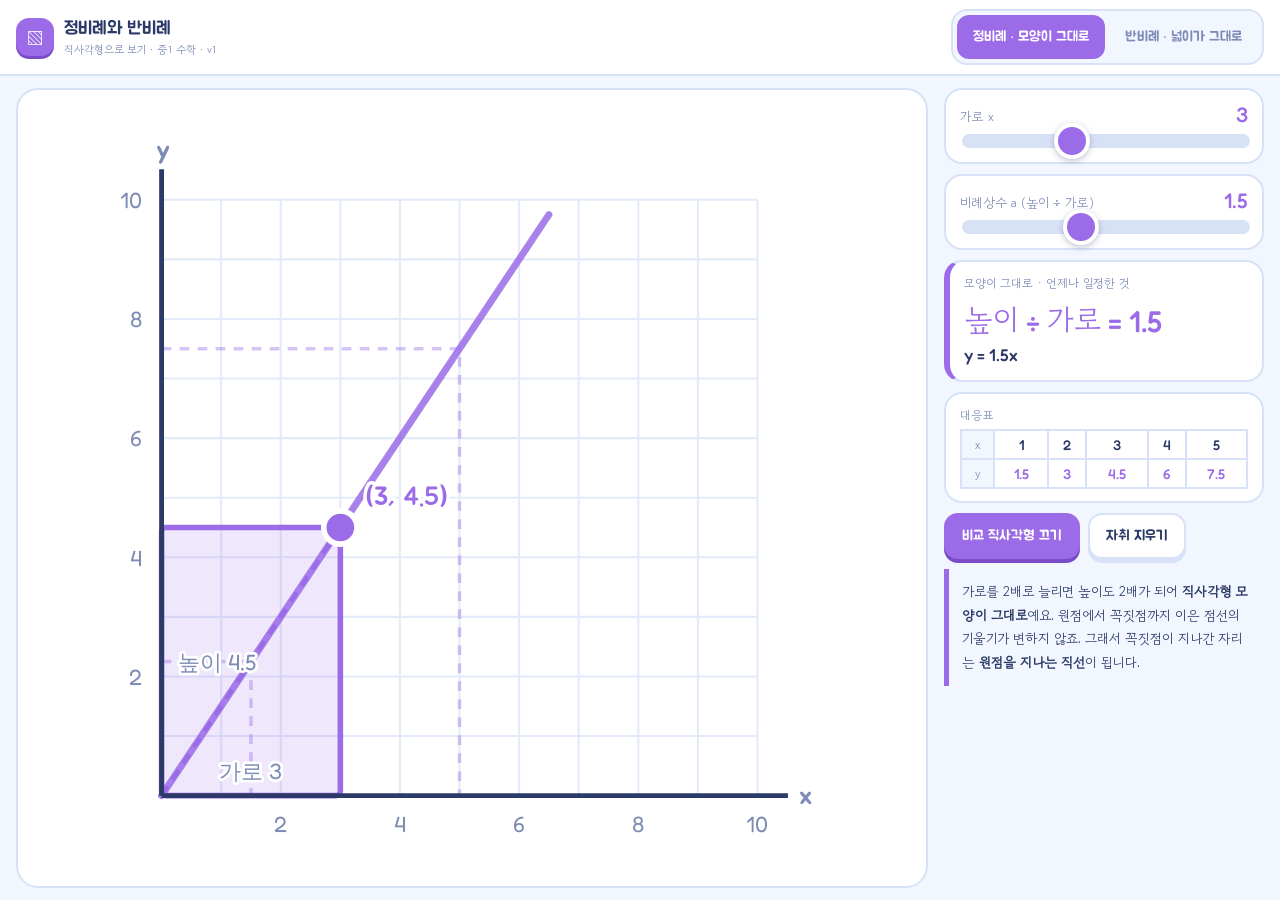
==== proportion.html @ 263d0828 "Add files via upload" ====
<!DOCTYPE html>
<html lang="ko">
<head>
<meta charset="utf-8" />
<title>정비례와 반비례 · 직사각형으로 보기</title>
<meta name="viewport" content="width=device-width, initial-scale=1, maximum-scale=1, viewport-fit=cover" />
<meta name="apple-mobile-web-app-capable" content="yes" />
<meta name="mobile-web-app-capable" content="yes" />
<meta name="apple-mobile-web-app-title" content="정비례 반비례" />
<meta name="theme-color" content="#F2F6FF" />
<style>
@font-face{font-family:'Jua';font-style:normal;font-weight:400;font-display:swap;src:url([data-uri]) format('woff2');unicode-range:U+0020-0023, U+0025-005B, U+005D, U+005F, U+0061-007E, U+AC00-AC01, U+AC04, U+AC83, U+ACBD, U+ACE0-ACE1, U+AD50, U+ADF8, U+AE30, U+AE4C, U+AF2D, U+B044, U+B098, U+B110, U+B113, U+B118, U+B192, U+B208, U+B294, U+B298, U+B2C8, U+B2E4, U+B2E8, U+B2FF-B300, U+B354, U+B3C4, U+B418, U+B429, U+B4DC, U+B77C, U+B798, U+B7EC, U+B840, U+B85C-B85D, U+B978, U+B97C, U+B9AC, U+BA74, U+BAA8, U+BC18, U+BC30, U+BC94, U+BCC0, U+BCC4, U+BCF4, U+BD80, U+BE44, U+C0AC, U+C0C1, U+C11C, U+C120, U+C124, U+C131, U+C218, U+C2A4, U+C2AC, U+C2DC, U+C54A, U+C591, U+C5B4, U+C5B8, U+C5D0, U+C608, U+C624, U+C628, U+C640, U+C694, U+C6B0, U+C6B4, U+C6B8, U+C6D0, U+C704, U+C720, U+C73C, U+C740, U+C744, U+C751, U+C758, U+C774, U+C77C, U+C790, U+C808, U+C810, U+C815, U+C81C, U+C88C, U+C8E0, U+C8FC, U+C911, U+C9C0-C9C1, U+C9C8, U+C9D3, U+CABD, U+CC28, U+CC98, U+CD95, U+CDE8, U+CE78, U+CF1C, U+D2B8, U+D328, U+D45C, U+D504, U+D558-D559, U+D55C, U+D56D, U+D615;}@font-face{font-family:'Gowun Dodum';font-style:normal;font-weight:400;font-display:swap;src:url([data-uri]) format('woff2');unicode-range:U+0020-0023, U+0025-005B, U+005D, U+005F, U+0061-007E, U+00B0, U+00B7, U+00D7, U+00F7, U+2014, U+2026, U+2212, U+25A7, U+AC00-AC01, U+AC04, U+AC83, U+ACBD, U+ACE0-ACE1, U+AD50, U+ADF8, U+AE30, U+AE4C, U+AF2D, U+B044, U+B098, U+B110, U+B113, U+B118, U+B192, U+B208, U+B294, U+B298, U+B2C8, U+B2E4, U+B2E8, U+B2FF-B300, U+B354, U+B3C4, U+B418, U+B429, U+B4DC, U+B77C, U+B798, U+B7EC, U+B840, U+B85C-B85D, U+B978, U+B97C, U+B9AC, U+BA74, U+BAA8, U+BC18, U+BC30, U+BC94, U+BCC0, U+BCC4, U+BCF4, U+BD80, U+BE44, U+C0AC, U+C0C1, U+C11C, U+C120, U+C124, U+C131, U+C218, U+C2A4, U+C2AC, U+C2DC, U+C54A, U+C591, U+C5B4, U+C5B8, U+C5D0, U+C608, U+C624, U+C628, U+C640, U+C694, U+C6B0, U+C6B4, U+C6B8, U+C6D0, U+C704, U+C720, U+C73C, U+C740, U+C744, U+C751, U+C758, U+C774, U+C77C, U+C790, U+C808, U+C810, U+C815, U+C81C, U+C88C, U+C8E0, U+C8FC, U+C911, U+C9C0-C9C1, U+C9C8, U+C9D3, U+CABD, U+CC28, U+CC98, U+CD95, U+CDE8, U+CE78, U+CF1C, U+D2B8, U+D328, U+D45C, U+D504, U+D558-D559, U+D55C, U+D56D, U+D615, U+FF0B;}@font-face{font-family:'Fredoka';font-style:normal;font-weight:400;font-display:swap;src:url([data-uri]) format('woff2');unicode-range:U+0020-0023, U+0025-005B, U+005D, U+005F, U+0061-007E, U+00B0, U+00B7, U+00D7, U+00F7, U+2014, U+2026, U+2212;}@font-face{font-family:'Fredoka';font-style:normal;font-weight:500;font-display:swap;src:url([data-uri]) format('woff2');unicode-range:U+0020-0023, U+0025-005B, U+005D, U+005F, U+0061-007E, U+00B0, U+00B7, U+00D7, U+00F7, U+2014, U+2026, U+2212;}
*{box-sizing:border-box;}
html,body{margin:0;padding:0;height:100%;overflow:hidden;background:#F2F6FF;
  overscroll-behavior:none;touch-action:pan-y;}
body{-webkit-touch-callout:none;-webkit-user-select:none;user-select:none;
  -webkit-tap-highlight-color:transparent;}

.app{--ink:#2B3A67;--ink-soft:#7E8CB5;--line:#D8E2F7;--paper:#F2F6FF;--card:#fff;
  --purple:#9B6BE8;--purple-d:#7B4CC8;--orange:#FF8A3D;--orange-d:#D96C23;
  --green:#22B573;--tone:var(--purple);--tone-d:var(--purple-d);--soft:#F0E8FF;
  height:100%;display:flex;flex-direction:column;
  font-family:'Gowun Dodum',system-ui,sans-serif;color:var(--ink);}
.app.inverse{--tone:var(--orange);--tone-d:var(--orange-d);--soft:#FFEEE0;}
button{font-family:inherit;color:inherit;cursor:pointer;touch-action:manipulation;}
.num{font-family:'Fredoka','Gowun Dodum',sans-serif;font-weight:500;}
:focus-visible{outline:3px solid var(--orange);outline-offset:3px;}

.top{flex:none;display:flex;align-items:center;gap:14px;padding:9px 16px;
  background:var(--card);border-bottom:2px solid var(--line);}
.brand{display:flex;align-items:center;gap:10px;}
.icon{width:38px;height:38px;border-radius:13px;background:var(--tone);color:#fff;
  display:grid;place-items:center;font-size:19px;box-shadow:0 3px 0 var(--tone-d);}
.brand b{display:block;font-family:'Jua',sans-serif;font-weight:400;font-size:18px;}
.brand em{display:block;font-style:normal;font-size:11px;color:var(--ink-soft);}
.seg{display:flex;background:var(--paper);border:2.5px solid var(--line);
  border-radius:16px;padding:4px;gap:4px;margin-left:auto;}
.seg button{min-height:44px;padding:0 16px;border:0;border-radius:12px;
  background:transparent;font-family:'Jua',sans-serif;font-size:14px;color:var(--ink-soft);}
.seg button.on{background:var(--tone);color:#fff;}

.stage{flex:1;min-height:0;display:grid;grid-template-columns:minmax(0,1fr) 320px;
  gap:16px;padding:12px 16px;}
.board{background:var(--card);border:2.5px solid var(--line);border-radius:22px;
  padding:10px;min-height:0;display:flex;}
#plane{width:100%;height:100%;display:block;}
.side{min-height:0;display:flex;flex-direction:column;gap:10px;overflow-y:auto;}

.card{background:var(--card);border:2.5px solid var(--line);border-radius:18px;padding:12px 14px;}
.card.tone{border-left:6px solid var(--tone);}
.card h3{margin:0 0 6px;font-size:12px;font-weight:400;color:var(--ink-soft);}
.card p{margin:3px 0;}
.eq{font-size:26px;}
.big{font-size:30px;color:var(--tone);}
.mid{font-size:17px;}

.slider{display:flex;flex-direction:column;gap:5px;}
.slider .row{display:flex;justify-content:space-between;align-items:baseline;}
.slider label{font-size:13px;color:var(--ink-soft);}
.slider .val{font-size:21px;color:var(--tone);}
input[type=range]{-webkit-appearance:none;appearance:none;width:100%;height:14px;
  border-radius:999px;background:var(--line);outline:none;touch-action:pan-x;}
input[type=range]::-webkit-slider-thumb{-webkit-appearance:none;width:36px;height:36px;
  border-radius:50%;background:var(--tone);border:4px solid #fff;
  box-shadow:0 2px 6px rgba(43,58,103,.3);}
input[type=range]::-moz-range-thumb{width:36px;height:36px;border-radius:50%;
  background:var(--tone);border:4px solid #fff;}

.btn-row{display:flex;gap:8px;flex-wrap:wrap;}
.btn{min-height:46px;padding:0 16px;border-radius:14px;border:2.5px solid var(--line);
  background:var(--card);font-family:'Jua',sans-serif;font-size:14px;
  box-shadow:0 4px 0 var(--line);}
.btn:active{transform:translateY(4px);box-shadow:none;}
.btn.on{background:var(--tone);border-color:var(--tone);color:#fff;box-shadow:0 4px 0 var(--tone-d);}

table{border-collapse:collapse;width:100%;font-size:14px;}
th,td{border:2px solid var(--line);padding:5px 3px;text-align:center;}
th{background:var(--paper);color:var(--ink-soft);font-weight:400;font-size:12px;}
td.hi{color:var(--tone);}

.bubble{background:var(--paper);border-left:5px solid var(--tone);
  border-radius:0 14px 14px 0;padding:11px 13px;font-size:13.5px;line-height:1.75;margin:0;}
.svg-num{font-family:'Fredoka',sans-serif;font-size:16px;fill:#7E8CB5;
  paint-order:stroke;stroke:#fff;stroke-width:4px;stroke-linejoin:round;}
.svg-tag{font-family:'Jua',sans-serif;font-size:19px;
  paint-order:stroke;stroke:#fff;stroke-width:5px;stroke-linejoin:round;}

@media (max-width:900px){
  .stage{grid-template-columns:1fr;grid-template-rows:minmax(0,1fr) auto;}
  .side{flex-direction:row;overflow-x:auto;}
  .side>*{flex:0 0 240px;}
}
@media (prefers-reduced-motion:reduce){*{transition:none!important;}}
</style>
</head>
<body>
<div class="app" id="app">
  <header class="top">
    <div class="brand">
      <span class="icon">▧</span>
      <span><b>정비례와 반비례</b><em>직사각형으로 보기 · 중1 수학 · v1</em></span>
    </div>
    <div class="seg" id="modeSeg">
      <button data-mode="direct" class="on">정비례 · 모양이 그대로</button>
      <button data-mode="inverse">반비례 · 넓이가 그대로</button>
    </div>
  </header>

  <main class="stage">
    <div class="board"><svg id="plane" viewBox="0 0 580 560"></svg></div>

    <aside class="side">
      <div class="card">
        <div class="slider">
          <div class="row"><label>가로 x</label><span class="val num" id="xVal">3</span></div>
          <input type="range" id="xRange" min="1" max="10" step="0.5" value="3" />
        </div>
      </div>

      <div class="card">
        <div class="slider">
          <div class="row"><label id="aLabel">비례상수 a</label><span class="val num" id="aVal">1.5</span></div>
          <input type="range" id="aRange" min="0.5" max="3" step="0.5" value="1.5" />
        </div>
      </div>

      <div class="card tone">
        <h3 id="invTitle">언제나 일정한 것</h3>
        <p class="num big" id="invLine">높이 ÷ 가로 = 1.5</p>
        <p class="num mid" id="eqLine">y = 1.5x</p>
      </div>

      <div class="card">
        <h3>대응표</h3>
        <table><tbody>
          <tr id="rowX"><th>x</th></tr>
          <tr id="rowY"><th>y</th></tr>
        </tbody></table>
      </div>

      <div class="btn-row">
        <button class="btn" id="ghostBtn">비교 직사각형 켜기</button>
        <button class="btn" id="clearBtn">자취 지우기</button>
      </div>

      <p class="bubble" id="tip"></p>
    </aside>
  </main>
</div>

<script>
(function () {
  var app = document.getElementById("app");
  var svg = document.getElementById("plane");
  var xR = document.getElementById("xRange"), aR = document.getElementById("aRange");
  var mode = "direct", ghost = true, trail = [];

  var R = 10, OX = 66, OY = 502, U = 43;          // 좌표 0~10, 한 칸 43px
  function px(v) { return OX + v * U; }
  function py(v) { return OY - v * U; }
  function r1(v) { return Math.round(v * 10) / 10; }
  function fmt(v) { return Number.isInteger(v) ? v : r1(v); }

  // 모드별 a 슬라이더 설정
  var CFG = {
    direct:  { min: 0.5, max: 3,  step: 0.5, val: 1.5, label: "비례상수 a  (높이 ÷ 가로)" },
    inverse: { min: 4,   max: 20, step: 2,   val: 12,  label: "비례상수 a  (넓이)" }
  };

  function yOf(x, a) { return mode === "direct" ? a * x : a / x; }

  // y 가 10을 넘지 않는 x 범위
  function xRange(a) {
    if (mode === "direct") return [1, Math.min(10, Math.floor((R / a) * 2) / 2)];
    return [Math.ceil((a / R) * 2) / 2, 10];
  }

  function setMode(m) {
    mode = m;
    app.className = "app" + (m === "inverse" ? " inverse" : "");
    var c = CFG[m];
    aR.min = c.min; aR.max = c.max; aR.step = c.step; aR.value = c.val;
    document.getElementById("aLabel").textContent = c.label;
    var lim = xRange(c.val);
    xR.min = lim[0]; xR.max = lim[1];
    xR.value = Math.min(Math.max(3, lim[0]), lim[1]);
    trail = [];
    [].forEach.call(document.querySelectorAll("#modeSeg button"), function (b) {
      b.className = b.dataset.mode === m ? "on" : "";
    });
    draw();
  }

  function draw() {
    var a = parseFloat(aR.value);
    var lim = xRange(a);
    if (parseFloat(xR.min) !== lim[0] || parseFloat(xR.max) !== lim[1]) {
      xR.min = lim[0]; xR.max = lim[1];
      if (parseFloat(xR.value) < lim[0]) xR.value = lim[0];
      if (parseFloat(xR.value) > lim[1]) xR.value = lim[1];
      trail = [];
    }
    var x = parseFloat(xR.value), y = yOf(x, a);

    // 자취 기록
    if (!trail.some(function (p) { return Math.abs(p[0] - x) < 0.01; })) trail.push([x, y]);

    var s = [];

    // 모눈
    for (var i = 0; i <= R; i++) {
      s.push('<line x1="' + px(i) + '" y1="' + py(0) + '" x2="' + px(i) + '" y2="' + py(R) + '" stroke="#E3EAF9" stroke-width="1.5"/>');
      s.push('<line x1="' + px(0) + '" y1="' + py(i) + '" x2="' + px(R) + '" y2="' + py(i) + '" stroke="#E3EAF9" stroke-width="1.5"/>');
    }

    // 비교(고스트) 직사각형 — 성질이 유지되는 다른 경우
    if (ghost) {
      var others = mode === "direct" ? [x / 2, x * 1.6] : [x / 2, x * 2];
      others.forEach(function (gx) {
        gx = Math.round(gx * 2) / 2;
        if (gx < lim[0] || gx > lim[1] || Math.abs(gx - x) < 0.4) return;
        var gy = yOf(gx, a);
        if (gy > R) return;
        s.push('<rect x="' + px(0) + '" y="' + py(gy) + '" width="' + gx * U + '" height="' + gy * U +
          '" fill="none" stroke="currentColor" stroke-width="2.5" stroke-dasharray="7 6" opacity="0.4"/>');
      });
    }

    // 주 직사각형
    s.push('<rect x="' + px(0) + '" y="' + py(y) + '" width="' + x * U + '" height="' + y * U +
      '" fill="currentColor" fill-opacity="0.16" stroke="currentColor" stroke-width="4" rx="3"/>');

    // 정비례는 대각선(기울기 일정), 반비례는 넓이 표시
    if (mode === "direct") {
      s.push('<line x1="' + px(0) + '" y1="' + py(0) + '" x2="' + px(x) + '" y2="' + py(y) +
        '" stroke="currentColor" stroke-width="3" stroke-dasharray="8 6"/>');
    } else {
      s.push('<text x="' + px(x / 2) + '" y="' + (py(y / 2) + 8) + '" text-anchor="middle" class="svg-tag" fill="currentColor">넓이 ' + fmt(x * y) + '</text>');
    }

    // 그래프(자취) 곡선
    var path = "";
    if (mode === "direct") {
      path = "M " + px(0) + " " + py(0) + " L " + px(lim[1]) + " " + py(a * lim[1]);
    } else {
      for (var t = lim[0]; t <= 10.001; t += 0.1) {
        var yy = a / t;
        if (yy > R) continue;
        path += (path ? " L " : "M ") + px(t) + " " + py(yy);
      }
    }
    s.push('<path d="' + path + '" fill="none" stroke="currentColor" stroke-width="5" stroke-linecap="round" opacity="0.85"/>');

    // 지나온 점
    trail.forEach(function (p) {
      if (Math.abs(p[0] - x) < 0.01) return;
      s.push('<circle cx="' + px(p[0]) + '" cy="' + py(p[1]) + '" r="5" fill="#7E8CB5" opacity="0.5"/>');
    });

    // 축
    s.push('<line x1="' + px(0) + '" y1="' + py(0) + '" x2="' + (px(R) + 22) + '" y2="' + py(0) + '" stroke="#2B3A67" stroke-width="3.5"/>');
    s.push('<line x1="' + px(0) + '" y1="' + py(0) + '" x2="' + px(0) + '" y2="' + (py(R) - 22) + '" stroke="#2B3A67" stroke-width="3.5"/>');
    for (var k = 2; k <= R; k += 2) {
      s.push('<text x="' + px(k) + '" y="' + (py(0) + 26) + '" text-anchor="middle" class="svg-num">' + k + '</text>');
      s.push('<text x="' + (px(0) - 14) + '" y="' + (py(k) + 6) + '" text-anchor="end" class="svg-num">' + k + '</text>');
    }
    s.push('<text x="' + (px(R) + 30) + '" y="' + (py(0) + 6) + '" class="svg-tag" fill="#7E8CB5">x</text>');
    s.push('<text x="' + (px(0) - 4) + '" y="' + (py(R) - 30) + '" class="svg-tag" fill="#7E8CB5">y</text>');

    // 꼭짓점 = 그래프 위의 점
    s.push('<circle cx="' + px(x) + '" cy="' + py(y) + '" r="12" fill="currentColor" stroke="#fff" stroke-width="4"/>');
    s.push('<text x="' + (px(x) + 18) + '" y="' + (py(y) - 16) + '" class="svg-tag" fill="currentColor">(' + fmt(x) + ', ' + fmt(y) + ')</text>');

    // 가로 · 높이 표시
    s.push('<text x="' + px(x / 2) + '" y="' + (py(0) - 12) + '" text-anchor="middle" class="svg-num" fill="#2B3A67">가로 ' + fmt(x) + '</text>');
    s.push('<text x="' + (px(0) + 12) + '" y="' + (py(y / 2) + 6) + '" class="svg-num" fill="#2B3A67">높이 ' + fmt(y) + '</text>');

    svg.innerHTML = s.join("");
    svg.style.color = mode === "direct" ? "#9B6BE8" : "#FF8A3D";

    // 오른쪽 패널
    document.getElementById("xVal").textContent = fmt(x);
    document.getElementById("aVal").textContent = fmt(a);
    document.getElementById("invTitle").textContent =
      mode === "direct" ? "모양이 그대로 · 언제나 일정한 것" : "넓이가 그대로 · 언제나 일정한 것";
    document.getElementById("invLine").textContent =
      mode === "direct" ? "높이 ÷ 가로 = " + fmt(y / x) : "가로 × 높이 = " + fmt(x * y);
    document.getElementById("eqLine").textContent =
      mode === "direct" ? "y = " + fmt(a) + "x" : "y = " + fmt(a) + " ÷ x";

    // 대응표
    var rowX = document.getElementById("rowX"), rowY = document.getElementById("rowY");
    rowX.innerHTML = "<th>x</th>"; rowY.innerHTML = "<th>y</th>";
    var picks = [];
    for (var v = Math.ceil(lim[0]); v <= lim[1] && picks.length < 5; v++) {
      if (mode === "inverse" && a % v !== 0) continue;
      picks.push(v);
    }
    if (picks.length < 3) { picks = []; for (var v2 = Math.ceil(lim[0]); v2 <= lim[1] && picks.length < 5; v2++) picks.push(v2); }
    picks.forEach(function (v) {
      rowX.insertAdjacentHTML("beforeend", '<td class="num">' + v + "</td>");
      rowY.insertAdjacentHTML("beforeend", '<td class="num hi">' + fmt(yOf(v, a)) + "</td>");
    });

    document.getElementById("tip").innerHTML = mode === "direct"
      ? "가로를 2배로 늘리면 높이도 2배가 되어 <b>직사각형 모양이 그대로</b>예요. 원점에서 꼭짓점까지 이은 점선의 기울기가 변하지 않죠. 그래서 꼭짓점이 지나간 자리는 <b>원점을 지나는 직선</b>이 됩니다."
      : "가로를 2배로 늘리면 높이는 절반이 되어 <b>넓이가 그대로</b>예요. 가로 × 높이가 항상 " + fmt(a) + "이라서, 꼭짓점이 지나간 자리는 축에 닿지 않는 <b>부드러운 곡선</b>이 됩니다.";
  }

  document.getElementById("modeSeg").addEventListener("click", function (e) {
    var b = e.target.closest("button[data-mode]");
    if (b) setMode(b.dataset.mode);
  });
  xR.addEventListener("input", draw);
  aR.addEventListener("input", function () { trail = []; draw(); });
  document.getElementById("clearBtn").addEventListener("click", function () { trail = []; draw(); });
  document.getElementById("ghostBtn").addEventListener("click", function () {
    ghost = !ghost;
    this.textContent = ghost ? "비교 직사각형 끄기" : "비교 직사각형 켜기";
    this.className = "btn" + (ghost ? " on" : "");
    draw();
  });

  // 좌우 스와이프 제스처 차단
  document.addEventListener("touchmove", function (e) {
    var t = e.target;
    if (t && t.closest && t.closest("input, .side")) return;
    if (e.cancelable) e.preventDefault();
  }, { passive: false });

  document.getElementById("ghostBtn").className = "btn on";
  document.getElementById("ghostBtn").textContent = "비교 직사각형 끄기";
  setMode("direct");
})();
</script>
</body>
</html>
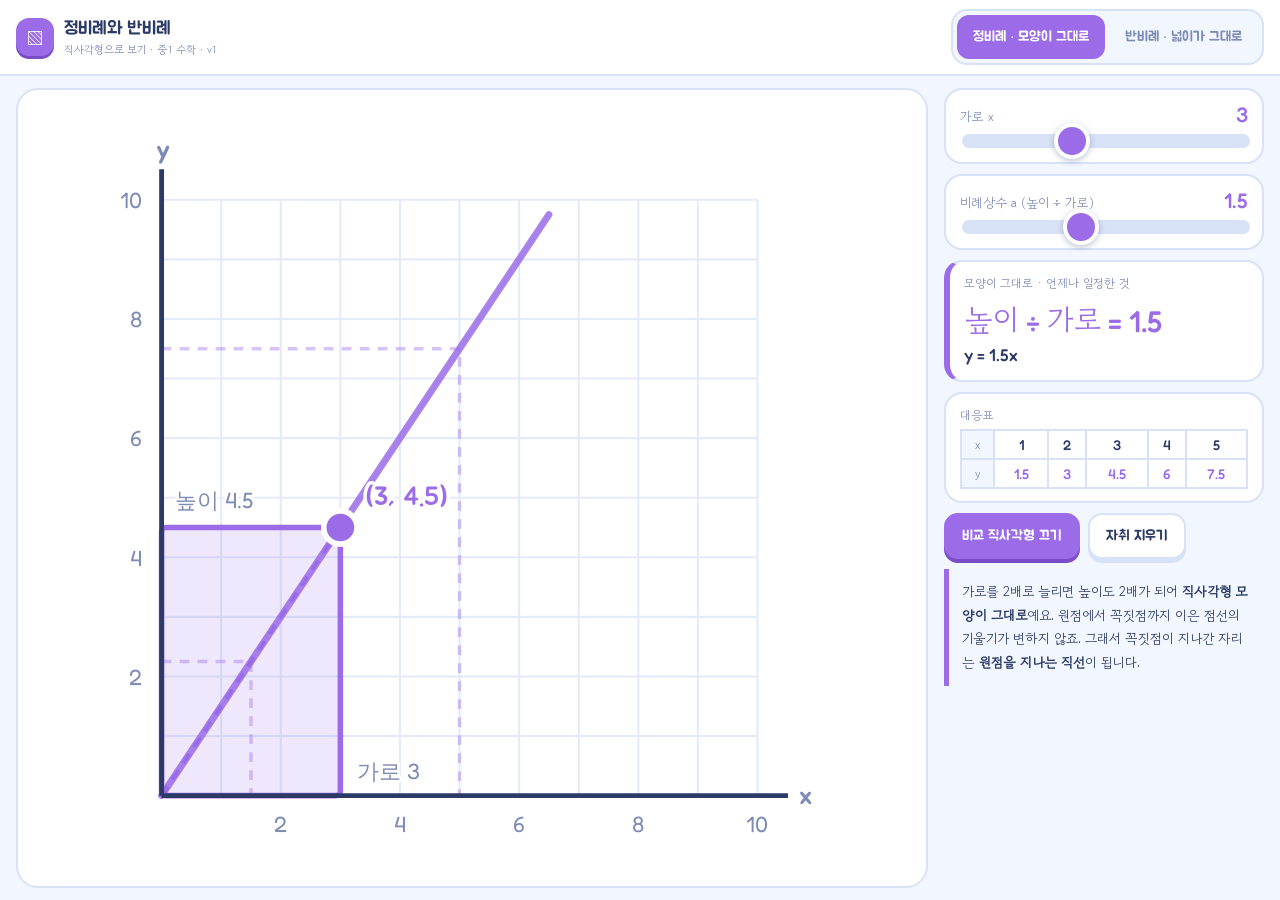
==== commit 549dc3b9: "Add files via upload" ====
--- a/proportion.html
+++ b/proportion.html
@@ -9,7 +9,7 @@
 <meta name="apple-mobile-web-app-title" content="정비례 반비례" />
 <meta name="theme-color" content="#F2F6FF" />
 <style>
-@font-face{font-family:'Jua';font-style:normal;font-weight:400;font-display:swap;src:url([data-uri]) format('woff2');unicode-range:U+0020-0023, U+0025-005B, U+005D, U+005F, U+0061-007E, U+AC00-AC01, U+AC04, U+AC83, U+ACBD, U+ACE0-ACE1, U+AD50, U+ADF8, U+AE30, U+AE4C, U+AF2D, U+B044, U+B098, U+B110, U+B113, U+B118, U+B192, U+B208, U+B294, U+B298, U+B2C8, U+B2E4, U+B2E8, U+B2FF-B300, U+B354, U+B3C4, U+B418, U+B429, U+B4DC, U+B77C, U+B798, U+B7EC, U+B840, U+B85C-B85D, U+B978, U+B97C, U+B9AC, U+BA74, U+BAA8, U+BC18, U+BC30, U+BC94, U+BCC0, U+BCC4, U+BCF4, U+BD80, U+BE44, U+C0AC, U+C0C1, U+C11C, U+C120, U+C124, U+C131, U+C218, U+C2A4, U+C2AC, U+C2DC, U+C54A, U+C591, U+C5B4, U+C5B8, U+C5D0, U+C608, U+C624, U+C628, U+C640, U+C694, U+C6B0, U+C6B4, U+C6B8, U+C6D0, U+C704, U+C720, U+C73C, U+C740, U+C744, U+C751, U+C758, U+C774, U+C77C, U+C790, U+C808, U+C810, U+C815, U+C81C, U+C88C, U+C8E0, U+C8FC, U+C911, U+C9C0-C9C1, U+C9C8, U+C9D3, U+CABD, U+CC28, U+CC98, U+CD95, U+CDE8, U+CE78, U+CF1C, U+D2B8, U+D328, U+D45C, U+D504, U+D558-D559, U+D55C, U+D56D, U+D615;}@font-face{font-family:'Gowun Dodum';font-style:normal;font-weight:400;font-display:swap;src:url([data-uri]) format('woff2');unicode-range:U+0020-0023, U+0025-005B, U+005D, U+005F, U+0061-007E, U+00B0, U+00B7, U+00D7, U+00F7, U+2014, U+2026, U+2212, U+25A7, U+AC00-AC01, U+AC04, U+AC83, U+ACBD, U+ACE0-ACE1, U+AD50, U+ADF8, U+AE30, U+AE4C, U+AF2D, U+B044, U+B098, U+B110, U+B113, U+B118, U+B192, U+B208, U+B294, U+B298, U+B2C8, U+B2E4, U+B2E8, U+B2FF-B300, U+B354, U+B3C4, U+B418, U+B429, U+B4DC, U+B77C, U+B798, U+B7EC, U+B840, U+B85C-B85D, U+B978, U+B97C, U+B9AC, U+BA74, U+BAA8, U+BC18, U+BC30, U+BC94, U+BCC0, U+BCC4, U+BCF4, U+BD80, U+BE44, U+C0AC, U+C0C1, U+C11C, U+C120, U+C124, U+C131, U+C218, U+C2A4, U+C2AC, U+C2DC, U+C54A, U+C591, U+C5B4, U+C5B8, U+C5D0, U+C608, U+C624, U+C628, U+C640, U+C694, U+C6B0, U+C6B4, U+C6B8, U+C6D0, U+C704, U+C720, U+C73C, U+C740, U+C744, U+C751, U+C758, U+C774, U+C77C, U+C790, U+C808, U+C810, U+C815, U+C81C, U+C88C, U+C8E0, U+C8FC, U+C911, U+C9C0-C9C1, U+C9C8, U+C9D3, U+CABD, U+CC28, U+CC98, U+CD95, U+CDE8, U+CE78, U+CF1C, U+D2B8, U+D328, U+D45C, U+D504, U+D558-D559, U+D55C, U+D56D, U+D615, U+FF0B;}@font-face{font-family:'Fredoka';font-style:normal;font-weight:400;font-display:swap;src:url([data-uri]) format('woff2');unicode-range:U+0020-0023, U+0025-005B, U+005D, U+005F, U+0061-007E, U+00B0, U+00B7, U+00D7, U+00F7, U+2014, U+2026, U+2212;}@font-face{font-family:'Fredoka';font-style:normal;font-weight:500;font-display:swap;src:url([data-uri]) format('woff2');unicode-range:U+0020-0023, U+0025-005B, U+005D, U+005F, U+0061-007E, U+00B0, U+00B7, U+00D7, U+00F7, U+2014, U+2026, U+2212;}
+@font-face{font-family:'Jua';font-style:normal;font-weight:400;font-display:swap;src:url([data-uri]) format('woff2');unicode-range:U+0020-0023, U+0025-005B, U+005D, U+005F, U+0061-007E, U+AC00-AC01, U+AC04, U+AC83, U+ACB9, U+ACBD, U+ACE0-ACE1, U+ACFC, U+AD50, U+ADF8, U+AE30, U+AE4C, U+AF2D, U+B044, U+B098, U+B110, U+B113, U+B118, U+B192, U+B208, U+B294, U+B298, U+B2C8, U+B2E4, U+B2E8, U+B2FF-B300, U+B354, U+B3C4, U+B418, U+B429, U+B4DC, U+B77C, U+B798, U+B7EC, U+B840, U+B85C-B85D, U+B978, U+B97C, U+B9AC, U+BA74, U+BAA8, U+BC18, U+BC30, U+BC94, U+BCA8, U+BCC0, U+BCC4, U+BCF4, U+BD80, U+BE44, U+C0AC, U+C0C1, U+C11C, U+C120, U+C124, U+C131, U+C218, U+C2A4, U+C2AC, U+C2DC, U+C54A, U+C591, U+C5B4, U+C5B8, U+C5D0, U+C608, U+C624, U+C628, U+C640, U+C694, U+C6B0, U+C6B4, U+C6B8, U+C6D0, U+C704, U+C720, U+C73C, U+C740, U+C744, U+C751, U+C758, U+C774, U+C77C, U+C790, U+C808, U+C810, U+C815, U+C81C, U+C88C, U+C8E0, U+C8FC, U+C911, U+C9C0-C9C1, U+C9C8, U+C9D3, U+CABD, U+CC28, U+CC98, U+CD95, U+CDE8, U+CE58, U+CE78, U+CF1C, U+D2B8, U+D328, U+D45C, U+D504, U+D558-D559, U+D55C, U+D56D, U+D615;}@font-face{font-family:'Gowun Dodum';font-style:normal;font-weight:400;font-display:swap;src:url([data-uri]) format('woff2');unicode-range:U+0020-0023, U+0025-005B, U+005D, U+005F, U+0061-007E, U+00B0, U+00B7, U+00D7, U+00F7, U+2014, U+2026, U+2212, U+25A7, U+AC00-AC01, U+AC04, U+AC83, U+ACB9, U+ACBD, U+ACE0-ACE1, U+ACFC, U+AD50, U+ADF8, U+AE30, U+AE4C, U+AF2D, U+B044, U+B098, U+B110, U+B113, U+B118, U+B192, U+B208, U+B294, U+B298, U+B2C8, U+B2E4, U+B2E8, U+B2FF-B300, U+B354, U+B3C4, U+B418, U+B429, U+B4DC, U+B77C, U+B798, U+B7EC, U+B840, U+B85C-B85D, U+B978, U+B97C, U+B9AC, U+BA74, U+BAA8, U+BC18, U+BC30, U+BC94, U+BCA8, U+BCC0, U+BCC4, U+BCF4, U+BD80, U+BE44, U+C0AC, U+C0C1, U+C11C, U+C120, U+C124, U+C131, U+C218, U+C2A4, U+C2AC, U+C2DC, U+C54A, U+C591, U+C5B4, U+C5B8, U+C5D0, U+C608, U+C624, U+C628, U+C640, U+C694, U+C6B0, U+C6B4, U+C6B8, U+C6D0, U+C704, U+C720, U+C73C, U+C740, U+C744, U+C751, U+C758, U+C774, U+C77C, U+C790, U+C808, U+C810, U+C815, U+C81C, U+C88C, U+C8E0, U+C8FC, U+C911, U+C9C0-C9C1, U+C9C8, U+C9D3, U+CABD, U+CC28, U+CC98, U+CD95, U+CDE8, U+CE58, U+CE78, U+CF1C, U+D2B8, U+D328, U+D45C, U+D504, U+D558-D559, U+D55C, U+D56D, U+D615, U+FF0B;}@font-face{font-family:'Fredoka';font-style:normal;font-weight:400;font-display:swap;src:url([data-uri]) format('woff2');unicode-range:U+0020-0023, U+0025-005B, U+005D, U+005F, U+0061-007E, U+00B0, U+00B7, U+00D7, U+00F7, U+2014, U+2026, U+2212;}@font-face{font-family:'Fredoka';font-style:normal;font-weight:500;font-display:swap;src:url([data-uri]) format('woff2');unicode-range:U+0020-0023, U+0025-005B, U+005D, U+005F, U+0061-007E, U+00B0, U+00B7, U+00D7, U+00F7, U+2014, U+2026, U+2212;}
 *{box-sizing:border-box;}
 html,body{margin:0;padding:0;height:100%;overflow:hidden;background:#F2F6FF;
   overscroll-behavior:none;touch-action:pan-y;}
@@ -235,7 +235,8 @@
       s.push('<line x1="' + px(0) + '" y1="' + py(0) + '" x2="' + px(x) + '" y2="' + py(y) +
         '" stroke="currentColor" stroke-width="3" stroke-dasharray="8 6"/>');
     } else {
-      s.push('<text x="' + px(x / 2) + '" y="' + (py(y / 2) + 8) + '" text-anchor="middle" class="svg-tag" fill="currentColor">넓이 ' + fmt(x * y) + '</text>');
+      s.push('<text x="' + px(x / 2) + '" y="' + (py(y / 2) + 8) + '" text-anchor="middle" class="svg-tag" fill="currentColor">' + fmt(x * y) + '</text>');
+      s.push('<text x="' + px(x / 2) + '" y="' + (py(y / 2) - 16) + '" text-anchor="middle" class="svg-num" fill="currentColor">넓이</text>');
     }
 
     // 그래프(자취) 곡선
@@ -271,9 +272,9 @@
     s.push('<circle cx="' + px(x) + '" cy="' + py(y) + '" r="12" fill="currentColor" stroke="#fff" stroke-width="4"/>');
     s.push('<text x="' + (px(x) + 18) + '" y="' + (py(y) - 16) + '" class="svg-tag" fill="currentColor">(' + fmt(x) + ', ' + fmt(y) + ')</text>');
 
-    // 가로 · 높이 표시
-    s.push('<text x="' + px(x / 2) + '" y="' + (py(0) - 12) + '" text-anchor="middle" class="svg-num" fill="#2B3A67">가로 ' + fmt(x) + '</text>');
-    s.push('<text x="' + (px(0) + 12) + '" y="' + (py(y / 2) + 6) + '" class="svg-num" fill="#2B3A67">높이 ' + fmt(y) + '</text>');
+    // 가로는 x좌표 오른쪽에, 높이는 y좌표 위쪽에 (넓이 라벨과 겹치지 않도록)
+    s.push('<text x="' + (px(x) + 12) + '" y="' + (py(0) - 12) + '" text-anchor="start" class="svg-num" fill="#2B3A67">가로 ' + fmt(x) + '</text>');
+    s.push('<text x="' + (px(0) + 10) + '" y="' + (py(y) - 14) + '" text-anchor="start" class="svg-num" fill="#2B3A67">높이 ' + fmt(y) + '</text>');
 
     svg.innerHTML = s.join("");
     svg.style.color = mode === "direct" ? "#9B6BE8" : "#FF8A3D";
